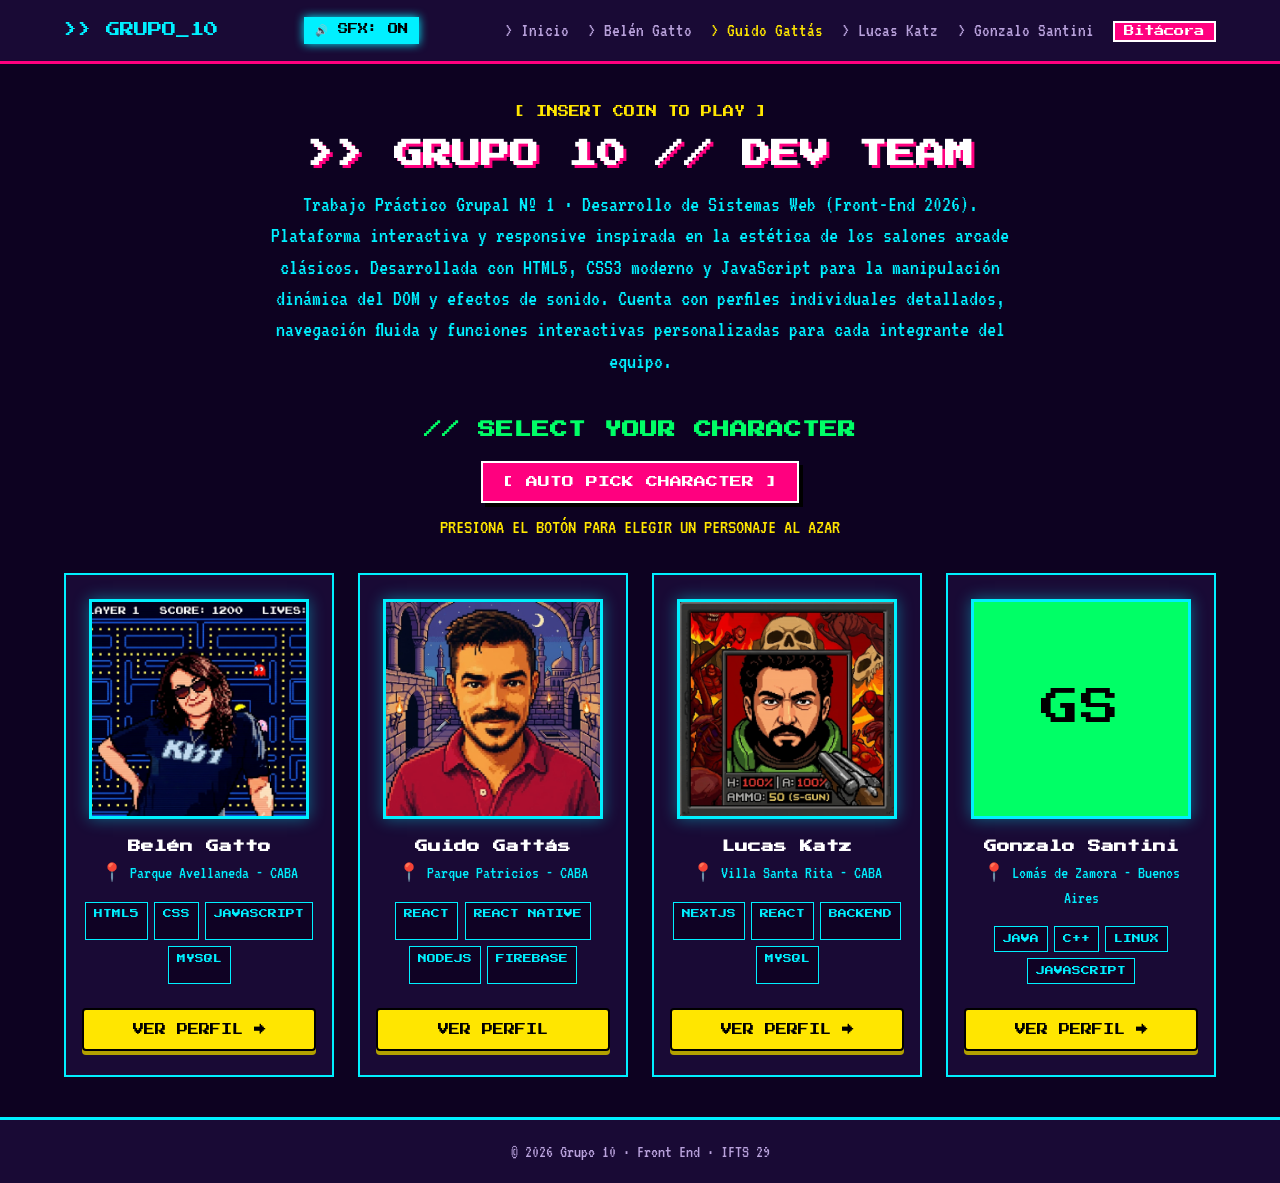
==== index.html @ 2101a876 "[FEAT] FavIcon" ====
<!DOCTYPE html>
<html lang="es">
<head>
    <meta charset="UTF-8">
    <meta name="viewport" content="width=device-width, initial-scale=1.0">
    <title>Grupo 10 · TP1 Front End</title>
    <!-- Fuentes retro -->
    <link rel="preconnect" href="https://fonts.googleapis.com">
    <link rel="preconnect" href="https://fonts.gstatic.com" crossorigin>
    <link rel="icon" type="image/png" href="img/favicon-4.png">
    <link
        href="https://fonts.googleapis.com/css2?family=Press+Start+2P&family=VT323&display=swap"
        rel="stylesheet">
    <link rel="stylesheet" href="css/styles.css">
</head>
<body>
    <!-- Barra de navegacion superior -->
    <header class="header">
        <div class="nav-container">
            <a href="index.html" class="logo">>> GRUPO_10</a>
            <!-- Control de Sonido 8-bit -->
            <button id="soundToggle" class="btn-sound active"
                aria-label="Activar o desactivar sonido">🔊 SFX: ON</button>
            <button class="nav-toggle" id="navToggle"
                aria-label="Abrir menu">☰</button>
            <nav class="nav-menu" id="navMenu">
                <ul>
                    <li><a href="index.html">> Inicio</a></li>
                    <li><a href="belen-gatto.html" target="_blank"
                            rel="noopener noreferrer">> Belén Gatto</a></li>
                    <li><a href="guido-gattas.html" class="active"
                            target="_blank" rel="noopener noreferrer">> Guido
                            Gattás</a></li>
                    <li><a href="lucas-katz.html" target="_blank"
                            rel="noopener noreferrer">> Lucas Katz</a></li>
                    <li><a href="gonzalo-santini.html" target="_blank"
                            rel="noopener noreferrer">> Gonzalo Santini</a></li>
                    <li><a href="bitacora.html" target="_blank"
                            rel="noopener noreferrer"
                            class="btn-bitacora">Bitácora</a></li>
                </ul>
            </nav>
        </div>
    </header>
    <main class="main-content">
        <!-- Presentacion del equipo -->
        <section class="hero">
            <p class="tagline">[ INSERT COIN TO PLAY ]</p>
            <h1>>> GRUPO 10 // DEV TEAM</h1>
            <p class="description">
                Trabajo Práctico Grupal Nº 1 · Desarrollo de Sistemas Web
                (Front-End 2026).
                Plataforma interactiva y responsive inspirada en la estética de
                los salones arcade clásicos. Desarrollada con HTML5, CSS3
                moderno y JavaScript para la manipulación dinámica del DOM y
                efectos de sonido. Cuenta con perfiles individuales detallados,
                navegación fluida y funciones interactivas personalizadas para
                cada integrante del equipo.
            </p>
        </section>
        <!-- Seccion Equipo -->
        <section class="team-section">
            <h2>// SELECT YOUR CHARACTER</h2>
            <!-- Controles Arcade: Ruleta -->
            <div class="arcade-controls">
                <button id="btnArcadeRandom" class="btn-arcade"> [ AUTO PICK
                    CHARACTER ]</button>
                <p id="selectionStatus" class="selection-status"> PRESIONA EL
                    BOTÓN PARA ELEGIR UN PERSONAJE AL AZAR</p>
            </div>
            <div class="team-grid" id="teamGrid">
                <!-- Tarjeta Belen -->
                <article class="card" id="card-0">
                    <img src="img/avatar-belen.jpeg"
                        alt="Avatar María Belén Gatto"
                        class="avatar avatar-belen">
                    <h3>Belén Gatto</h3>
                    <p class="city">📍 Parque Avellaneda - CABA</p>
                    <div class="skills-list">
                        <span>HTML5</span>
                        <span>CSS</span>
                        <span>JavaScript</span>
                        <span>MySQL</span>
                    </div>
                    <a href="belen-gatto.html" target="_blank"
                        rel="noopener noreferrer" class="card-btn">Ver Perfil
                        →</a>
                </article>
                <!-- Tarjeta Guido -->
                <article class="card">
                    <img src="img/avatar-guido.jpg" alt="Avatar Guido Gattás"
                        class="avatar avatar-guido">
                    <h3>Guido Gattás</h3>
                    <p class="city">📍 Parque Patricios - CABA</p>
                    <div class="skills-list">
                        <span>React</span>
                        <span>React Native</span>
                        <span>NodeJS</span>
                        <span>Firebase</span>
                    </div>
                    <a href="guido-gattas.html" class="card-btn">VER PERFIL</a>
                </article>
                <!-- Tarjeta Lucas -->
                <article class="card" id="card-2">
                    <img src="img/avatar-lucas.png" alt="Avatar Lucas Katz"
                        class="avatar avatar-lucas"></img>
                    <h3>Lucas Katz</h3>
                    <p class="city">📍 Villa Santa Rita - CABA</p>
                    <div class="skills-list">
                        <span>NextJS</span>
                        <span>React</span>
                        <span>Backend</span>
                        <span>MySQL</span>
                    </div>
                    <a href="lucas-katz.html" target="_blank"
                        rel="noopener noreferrer" class="card-btn">Ver Perfil
                        →</a>
                </article>
                <!-- Tarjeta Gonzalo -->
                <article class="card" id="card-3">
                    <div class="avatar avatar-gonzalo">GS</div>
                    <h3>Gonzalo Santini</h3>
                    <p class="city">📍 Lomás de Zamora - Buenos Aires</p>
                    <div class="skills-list">
                        <span>Java</span>
                        <span>C++</span>
                        <span>Linux</span>
                        <span>JavaScript</span>
                    </div>
                    <a href="gonzalo-santini.html" target="_blank"
                        rel="noopener noreferrer" class="card-btn">Ver Perfil
                        →</a>
                </article>
            </div>
        </section>
    </main>
    <footer class="footer">
        <p>© 2026 Grupo 10 · Front End · IFTS 29</p>
    </footer>
    <script src="js/main.js"></script>
</body>
</html>
---- css/styles.css ----
/* Variables del sitio */
:root {
  --bg-color: #0d0221;
  --card-bg: #190a35;
  --card-hover: #260f50;

  --neon-pink: #ff007f;
  --neon-cyan: #00f0ff;
  --neon-yellow: #ffe600;
  --neon-green: #00ff66;

  --text-color: #f3e8ff;
  --text-muted: #b9a2dc;

  --font-pixel: 'Press Start 2P', monospace;
  --font-terminal: 'VT323', monospace;
}

/* Reset y base */
* {
  margin: 0;
  padding: 0;
  box-sizing: border-box;
}

body {
  background-color: var(--bg-color);
  color: var(--text-color);
  font-family: var(--font-terminal);
  font-size: 1.25rem;
  line-height: 1.4;
  min-height: 100vh;
  display: flex;
  flex-direction: column;
  overflow-x: hidden;
}

a {
  text-decoration: none;
  color: inherit;
}

ul {
  list-style: none;
}

h1, h2, h3, .logo, .meta-item {
  overflow-wrap: break-word;
}

/* Header y navegacion */
.header {
  background-color: var(--card-bg);
  border-bottom: 3px solid var(--neon-pink);
  padding: 1rem 0;
  position: sticky;
  top: 0;
  z-index: 10;
}

.nav-container,
.main-content {
  width: 90%;
  max-width: 1200px;
  margin: 0 auto;
}

.nav-container {
  display: flex;
  justify-content: space-between;
  align-items: center;
}

.logo {
  font-family: var(--font-pixel);
  font-size: 0.9rem;
  color: var(--neon-cyan);
}

.btn-sound {
  background: transparent;
  border: 1px solid var(--neon-cyan);
  color: var(--neon-cyan);
  font-family: var(--font-pixel);
  font-size: 0.65rem;
  padding: 0.35rem 0.6rem;
  cursor: pointer;
  transition: all 0.2s;
}

.btn-sound:hover,
.btn-sound.active {
  background-color: var(--neon-cyan);
  color: #000;
  box-shadow: 0 0 10px var(--neon-cyan);
}

.nav-menu ul {
  display: flex;
  gap: 1.2rem;
  align-items: center;
}

.nav-menu a {
  font-size: 1.2rem;
  color: var(--text-muted);
  transition: color 0.2s;
}

.nav-menu a:hover,
.nav-menu a.active {
  color: var(--neon-yellow);
}

.btn-bitacora {
  background-color: var(--neon-pink);
  color: #fff !important;
  padding: 0.2rem 0.6rem;
  border: 2px solid #fff;
  font-family: var(--font-pixel);
  font-size: 0.65rem !important;
}

.nav-toggle {
  display: none;
  background: none;
  border: 2px solid var(--neon-cyan);
  color: var(--neon-cyan);
  font-size: 1.2rem;
  padding: 0.2rem 0.5rem;
  cursor: pointer;
}

/* Portada */
.main-content {
  flex: 1;
  padding: 2.5rem 0;
}

.hero {
  text-align: center;
  margin-bottom: 2.5rem;
}

.hero .tagline {
  font-family: var(--font-pixel);
  font-size: 0.7rem;
  color: var(--neon-yellow);
  margin-bottom: 1rem;
}

.hero h1 {
  font-family: var(--font-pixel);
  font-size: 1.8rem;
  color: #fff;
  text-shadow: 3px 3px 0 var(--neon-pink);
  margin-bottom: 1rem;
  line-height: 1.3;
}

.hero .description {
  font-size: 1.4rem;
  color: var(--neon-cyan);
  max-width: 750px;
  margin: 0 auto;
}

.team-section h2,
.profile-section h2 {
  font-family: var(--font-pixel);
  margin-bottom: 1.2rem;
}

.team-section h2 {
  font-size: 1.1rem;
  color: var(--neon-green);
  text-align: center;
}

.profile-section h2 {
  font-size: 0.95rem;
  color: var(--neon-pink);
}

/* Botones y acciones */
.arcade-controls,
.recomendador-box {
  text-align: center;
  margin-bottom: 2rem;
}

.btn-arcade,
.btn-pacman {
  font-family: var(--font-pixel);
  font-size: 0.75rem;
  padding: 0.8rem 1.2rem;
  cursor: pointer;
  transition: all 0.2s;
}

.btn-arcade {
  background-color: var(--neon-pink);
  color: #fff;
  border: 2px solid #fff;
  box-shadow: 4px 4px 0 #000;
}

.btn-arcade:hover {
  background-color: var(--neon-yellow);
  color: #000;
  transform: translate(-2px, -2px);
  box-shadow: 6px 6px 0 #000;
}

.btn-arcade:disabled,
.btn-pacman:disabled {
  opacity: 0.5;
  cursor: not-allowed;
  transform: none;
}

.btn-pacman {
  background-color: transparent;
  border: 2px solid var(--neon-yellow);
  color: var(--neon-yellow);
  box-shadow: 0 0 10px rgba(255, 230, 0, 0.3);
}

.btn-pacman:hover {
  background-color: var(--neon-yellow);
  color: #000;
  box-shadow: 0 0 15px var(--neon-yellow);
}

.btn-reset {
  background: transparent;
  color: var(--neon-pink);
  border: 1px solid var(--neon-pink);
  font-family: var(--font-pixel);
  font-size: 0.65rem;
  padding: 0.75rem 0.9rem;
  margin-left: 0.5rem;
  cursor: pointer;
  transition: all 0.2s;
}

.btn-reset:hover {
  background-color: var(--neon-pink);
  color: #fff;
  box-shadow: 0 0 8px var(--neon-pink);
}

.selection-status {
  font-size: 1.3rem;
  color: var(--neon-yellow);
  margin-top: 0.6rem;
}

.feedback-powerup {
  font-family: var(--font-pixel);
  font-size: 0.8rem;
  color: var(--neon-yellow);
  margin-top: 0.5rem;
  height: 1.2rem;
  opacity: 0;
  transition: opacity 0.2s ease;
}

.feedback-powerup.visible {
  opacity: 1;
  text-shadow: 0 0 8px var(--neon-yellow);
}

/* Tarjetas y contenedor general */
.team-grid {
  display: grid;
  grid-template-columns: repeat(4, 1fr);
  gap: 1.5rem;
}

.card,
.profile-card,
.fav-card {
  background-color: var(--card-bg);
  border: 2px solid var(--neon-cyan);
  transition: all 0.2s ease;
}

.card {
  padding: 1.5rem 1rem;
  text-align: center;
  display: flex;
  flex-direction: column;
  align-items: center;
}

.card:hover,
.fav-card:hover {
  transform: translateY(-4px);
  border-color: var(--neon-pink);
}

.card:hover {
  background-color: var(--card-hover);
}

.card.selected-arcade {
  border-color: var(--neon-cyan);
  transform: translateY(-4px) scale(1.02);
  box-shadow: 0 0 15px var(--neon-cyan);
}

.card.arcade-winner {
  border-color: var(--neon-yellow) !important;
  background-color: var(--card-hover);
  transform: translateY(-8px) scale(1.06);
  box-shadow: 0 0 30px var(--neon-yellow);
  z-index: 5;
  animation: pulsoGanador 0.4s infinite alternate;
}

@keyframes pulsoGanador {
  0% { box-shadow: 0 0 20px var(--neon-yellow); }
  100% { box-shadow: 0 0 35px var(--neon-pink), 0 0 10px #fff; }
}

/* Avatares */
.avatar {
  width: 220px;
  height: 220px;
  max-width: 100%;
  aspect-ratio: 1 / 1;
  display: flex;
  align-items: center;
  justify-content: center;
  font-family: var(--font-pixel);
  font-size: 2.4rem;
  letter-spacing: 2px;
  color: #000;
  object-fit: cover;
  border: 3px solid var(--neon-cyan);
  box-shadow: 0 0 15px rgba(0, 240, 255, 0.4);
  margin-bottom: 1.2rem;
  transition: all 0.2s;
}

.avatar-large {
  width: 240px;
  height: 240px;
  font-size: 4rem;
  border-width: 4px;
  box-shadow: 0 0 20px var(--neon-cyan);
}

.card:hover .avatar {
  transform: scale(1.05);
  border-color: var(--neon-pink);
  box-shadow: 0 0 15px var(--neon-pink);
}

.avatar-belen { background-color: var(--neon-pink); }
.avatar-guido { background-color: var(--neon-cyan); }
.avatar-lucas { background-color: var(--neon-yellow); }
.avatar-gonzalo { background-color: var(--neon-green); }

.card h3 {
  font-family: var(--font-pixel);
  font-size: 0.8rem;
  color: #fff;
  margin-bottom: 0.3rem;
}

.card .city {
  color: var(--neon-cyan);
  font-size: 1.1rem;
  margin-bottom: 1rem;
}

.skills-list {
  display: flex;
  flex-wrap: wrap;
  gap: 0.4rem;
  justify-content: center;
  margin-bottom: 1.5rem;
  flex-grow: 1;
}

.skills-list span {
  background-color: rgba(13, 2, 33, 0.85);
  border: 1px solid var(--neon-cyan);
  color: var(--neon-cyan);
  font-family: var(--font-pixel);
  font-size: 0.55rem;
  padding: 0.35rem 0.5rem;
  text-transform: uppercase;
  transition: all 0.2s;
}

.skills-list span:hover {
  border-color: var(--neon-green);
  color: var(--neon-green);
  box-shadow: 0 0 8px var(--neon-green);
  transform: translateY(-2px);
}

.card-btn {
  width: 100%;
  margin-top: auto;
  background-color: var(--neon-yellow);
  color: #000;
  font-family: var(--font-pixel);
  font-size: 0.7rem;
  text-transform: uppercase;
  padding: 0.75rem 0;
  border: 2px solid #000;
  border-radius: 4px;
  box-shadow: 0 4px 0 #b3a100;
  cursor: pointer;
  transition: all 0.1s;
}

.card-btn:hover {
  background-color: var(--neon-pink);
  color: #fff;
  box-shadow: 0 4px 0 #8c0046, 0 0 15px var(--neon-pink);
  transform: translateY(-2px);
}

.card-btn:active {
  transform: translateY(2px);
  box-shadow: 0 1px 0 #000;
}

/* Paginas de perfil */
.profile-breadcrumbs {
  margin-bottom: 1.5rem;
}

.btn-back,
.media-link {
  display: inline-block;
  font-family: var(--font-pixel);
  transition: all 0.2s;
}

.btn-back {
  font-size: 0.7rem;
  color: var(--neon-cyan);
  border: 1px solid var(--neon-cyan);
  padding: 0.4rem 0.8rem;
  background-color: var(--card-bg);
}

.btn-back:hover {
  background-color: var(--neon-cyan);
  color: #000;
  box-shadow: 0 0 10px var(--neon-cyan);
}

.profile-card {
  box-shadow: 6px 6px 0 #000;
  padding: 2rem;
  margin-bottom: 2rem;
}

.profile-header {
  display: flex;
  flex-direction: column;
  align-items: center;
  text-align: center;
  gap: 1.5rem;
  border-bottom: 2px dashed var(--neon-pink);
  padding-bottom: 1.8rem;
  margin-bottom: 2rem;
}

.player-tag {
  font-family: var(--font-pixel);
  font-size: 0.65rem;
  color: var(--neon-yellow);
  margin-bottom: 0.5rem;
}

.profile-meta h1 {
  font-family: var(--font-pixel);
  font-size: 1.4rem;
  color: #fff;
  margin-bottom: 0.6rem;
}

.meta-item {
  font-size: 1.3rem;
  color: var(--text-muted);
}

.meta-item strong {
  color: var(--neon-cyan);
}

.profile-meta a {
  word-break: break-all;
}

.profile-section {
  margin-bottom: 2.5rem;
}

.skills-grid {
  display: grid;
  grid-template-columns: repeat(4, 1fr);
  gap: 1rem;
}

.skill-item {
  background: linear-gradient(180deg, #1f0b3d 0%, #0d0221 100%);
  border: 2px solid var(--neon-cyan);
  color: var(--neon-cyan);
  font-family: var(--font-pixel);
  font-size: 0.7rem;
  text-transform: uppercase;
  text-align: center;
  padding: 0.9rem 0.5rem;
  border-radius: 4px;
  box-shadow: 0 0 10px rgba(0, 240, 255, 0.2);
  transition: all 0.2s ease;
  user-select: none;
}

.skill-item:hover {
  transform: translateY(-3px);
  border-color: var(--neon-pink);
  color: var(--neon-pink);
  box-shadow: 0 0 15px var(--neon-pink);
}

.favorites-grid {
  display: grid;
  grid-template-columns: repeat(3, 1fr);
  gap: 1.2rem;
}

.fav-card {
  background-color: #0b021a;
  border: 1px solid var(--neon-cyan);
  padding: 1rem;
  display: flex;
  flex-direction: column;
}

.fav-card.destacado {
  border-color: var(--neon-yellow) !important;
  box-shadow: 0 0 15px var(--neon-yellow) !important;
}

.media-poster {
  width: 100%;
  object-fit: cover;
  border: 1px solid #222;
  margin-bottom: 0.8rem;
  background-color: #000;
  display: block;
}

.poster-movie { aspect-ratio: 2 / 3; }
.poster-disc  { aspect-ratio: 1 / 1; }

.fav-info {
  display: flex;
  flex-direction: column;
  flex-grow: 1;
}

.fav-info h3 {
  font-family: var(--font-pixel);
  font-size: 0.75rem;
  color: #fff;
  margin-bottom: 0.4rem;
}

.fav-info p {
  font-size: 1.1rem;
  color: var(--text-muted);
  margin-bottom: 0.8rem;
  flex-grow: 1;
}

.media-link {
  font-size: 0.6rem;
  color: var(--neon-yellow);
  border: 1px solid var(--neon-yellow);
  padding: 0.45rem 0.6rem;
  text-align: center;
}

.media-link:hover {
  background-color: var(--neon-yellow);
  color: #000;
  box-shadow: 0 0 8px var(--neon-yellow);
}

.team-quick-nav {
  background-color: var(--card-bg);
  border: 1px dashed var(--neon-cyan);
  padding: 1rem 1.5rem;
  display: flex;
  justify-content: space-between;
  align-items: center;
  flex-wrap: wrap;
  gap: 1rem;
}

.team-quick-nav p {
  font-family: var(--font-pixel);
  font-size: 0.7rem;
  color: var(--neon-cyan);
}

.quick-nav-links {
  display: flex;
  gap: 1rem;
  flex-wrap: wrap;
}

.quick-nav-links a {
  font-size: 1.2rem;
  color: var(--neon-yellow);
  transition: color 0.2s;
}

.quick-nav-links a:hover {
  color: var(--neon-pink);
}

/* Animacion de Belen */
.pacman-runner {
  position: fixed;
  bottom: 25%;
  left: -250px;
  font-size: 3rem;
  color: var(--neon-yellow);
  z-index: 9999;
  pointer-events: none;
  white-space: nowrap;
  animation: cruzarPantalla 4s linear forwards;
}

@keyframes cruzarPantalla {
  0%   { left: -250px; }
  100% { left: 105vw; }
}

.footer {
  background-color: var(--card-bg);
  border-top: 3px solid var(--neon-cyan);
  text-align: center;
  padding: 1.2rem 0;
  font-size: 1.1rem;
  color: var(--text-muted);
}

/* Breakpoints obligatorios */

@media (min-width: 1200px) {
  .nav-container,
  .main-content {
    max-width: 1200px;
  }
}

@media (max-width: 900px) {
  .main-content {
    width: 94%;
    padding: 1.5rem 0;
  }

  .team-grid,
  .favorites-grid {
    grid-template-columns: 1fr;
    gap: 1.5rem;
  }

  .skills-grid {
    grid-template-columns: repeat(2, 1fr);
    gap: 0.6rem;
  }

  .hero h1 { 
    font-size: 1.1rem; 
  }

  .hero .description,
  .meta-item { 
    font-size: 1.15rem; 
  }

  .profile-card { 
    padding: 1.5rem 1rem; 
  }

  .profile-meta h1 { 
    font-size: 1rem; 
  }

  .player-tag { 
    font-size: 0.55rem; 
  }

  .skill-item { 
    font-size: 0.6rem; 
    padding: 0.7rem 0.3rem; 
  }

  .avatar {
    width: 170px;
    height: 170px;
    font-size: 1.9rem;
    margin-bottom: 1rem;
  }

  .avatar-large {
    width: 180px;
    height: 180px;
    font-size: 3rem;
  }

  .nav-toggle { 
    display: block; 
  }

  .nav-menu {
    display: none;
    position: absolute;
    top: 100%;
    left: 0;
    width: 100%;
    background-color: var(--card-bg);
    border-bottom: 3px solid var(--neon-pink);
    padding: 1rem 0;
  }

  .nav-menu.show { 
    display: block; 
  }

  .nav-menu ul,
  .quick-nav-links,
  .team-quick-nav { 
    flex-direction: column; 
    gap: 0.8rem; 
  }

  .team-quick-nav {
    text-align: center;
  }
}

@media (max-width: 400px) {
  .team-grid,
  .favorites-grid,
  .skills-grid {
    grid-template-columns: 1fr;
  }

  .hero h1 { 
    font-size: 0.95rem; 
    line-height: 1.4;
  }

  .hero .description,
  .meta-item { 
    font-size: 1.15rem; 
  }

  .profile-card { 
    padding: 1.2rem 0.8rem; 
  }

  .profile-meta h1 { 
    font-size: 0.85rem; 
  }

  .player-tag { 
    font-size: 0.55rem; 
  }

  .skill-item { 
    font-size: 0.6rem; 
    padding: 0.7rem 0.3rem; 
  }

  .avatar {
    width: 140px;
    height: 140px;
    font-size: 1.5rem;
    margin-bottom: 1rem;
  }

  .avatar-large {
    width: 150px;
    height: 150px;
    font-size: 2.2rem;
  }

  .btn-reset {
    margin: 0.5rem 0 0 0;
    display: inline-block;
  }
}
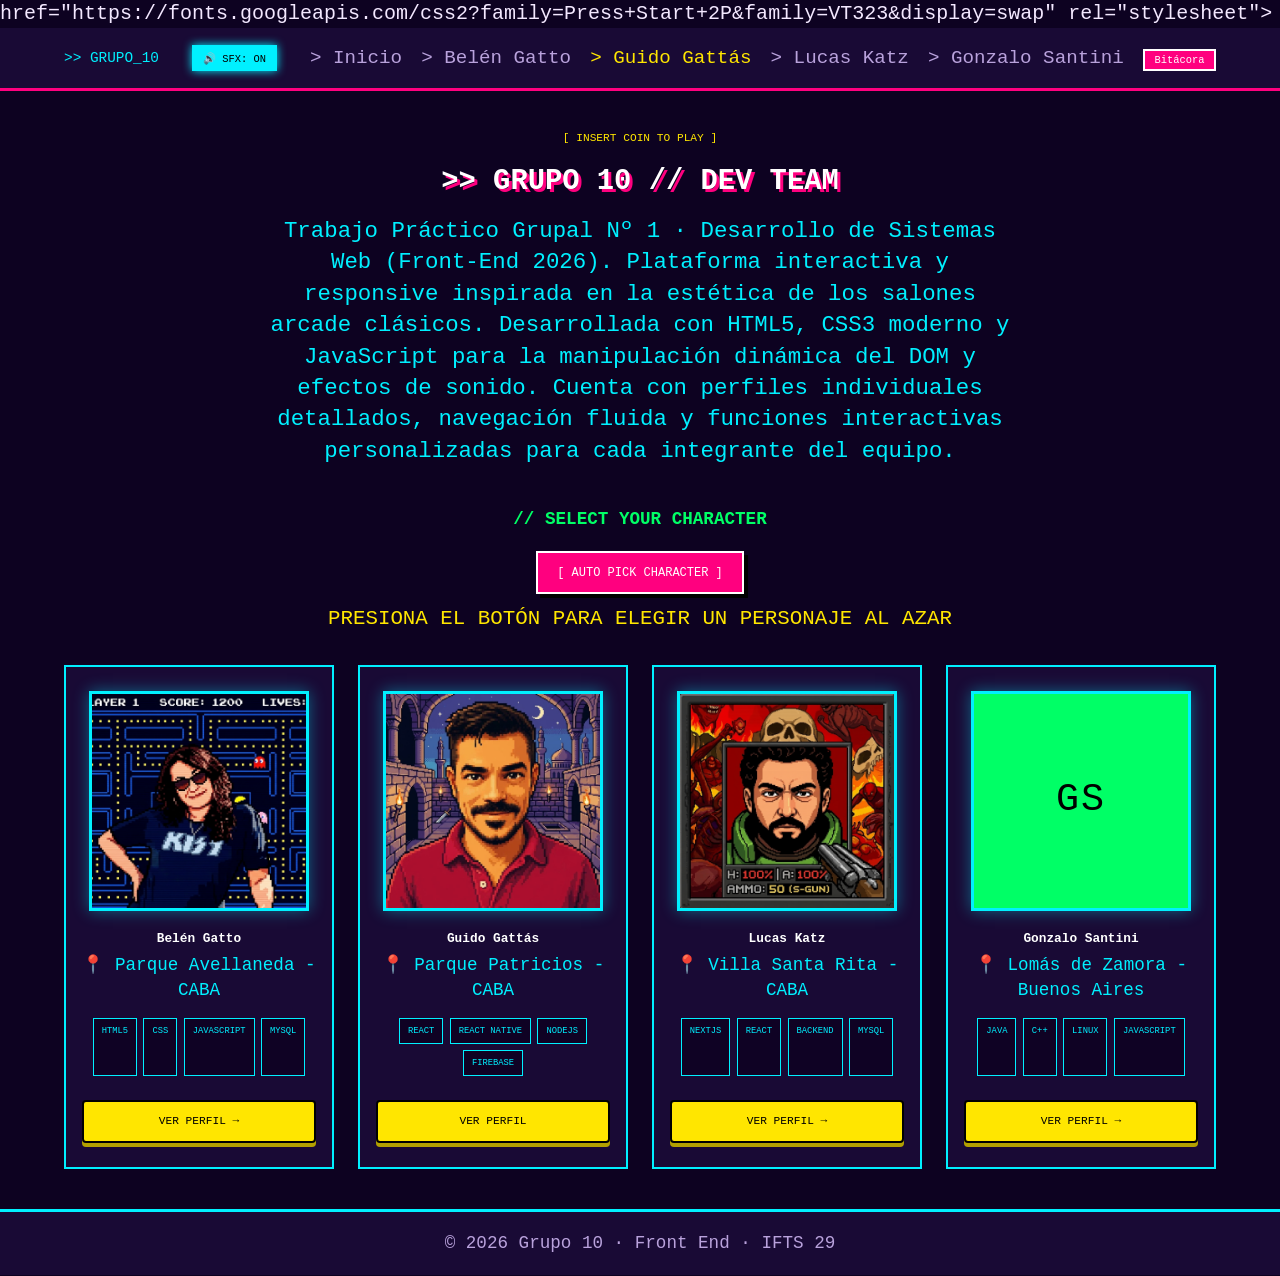
==== commit e15a5003: "Cambios en el head" ====
--- a/index.html
+++ b/index.html
@@ -4,21 +4,22 @@
     <meta charset="UTF-8">
     <meta name="viewport" content="width=device-width, initial-scale=1.0">
     <title>Grupo 10 · TP1 Front End</title>
-    <!-- Fuentes retro -->
+    <!-- Fuentes retro Press Start 2P y VT323 -->
     <link rel="preconnect" href="https://fonts.googleapis.com">
     <link rel="preconnect" href="https://fonts.gstatic.com" crossorigin>
-    <link rel="icon" type="image/png" href="img/favicon-4.png">
-    <link
+
         href="https://fonts.googleapis.com/css2?family=Press+Start+2P&family=VT323&display=swap"
         rel="stylesheet">
     <link rel="stylesheet" href="css/styles.css">
+        <link rel="icon" type="image/png" href="img/favicon-4.png">
+    <link>
 </head>
 <body>
     <!-- Barra de navegacion superior -->
     <header class="header">
         <div class="nav-container">
             <a href="index.html" class="logo">>> GRUPO_10</a>
-            <!-- Control de Sonido 8-bit -->
+            <!-- Control de Sonido 8-bit, lo inicializamos como activo -->
             <button id="soundToggle" class="btn-sound active"
                 aria-label="Activar o desactivar sonido">🔊 SFX: ON</button>
             <button class="nav-toggle" id="navToggle"
@@ -43,7 +44,7 @@
         </div>
     </header>
     <main class="main-content">
-        <!-- Presentacion del equipo -->
+        <!-- Presentación del equipo -->
         <section class="hero">
             <p class="tagline">[ INSERT COIN TO PLAY ]</p>
             <h1>>> GRUPO 10 // DEV TEAM</h1>
@@ -58,7 +59,7 @@
                 cada integrante del equipo.
             </p>
         </section>
-        <!-- Seccion Equipo -->
+        <!-- Sección Equipo -->
         <section class="team-section">
             <h2>// SELECT YOUR CHARACTER</h2>
             <!-- Controles Arcade: Ruleta -->
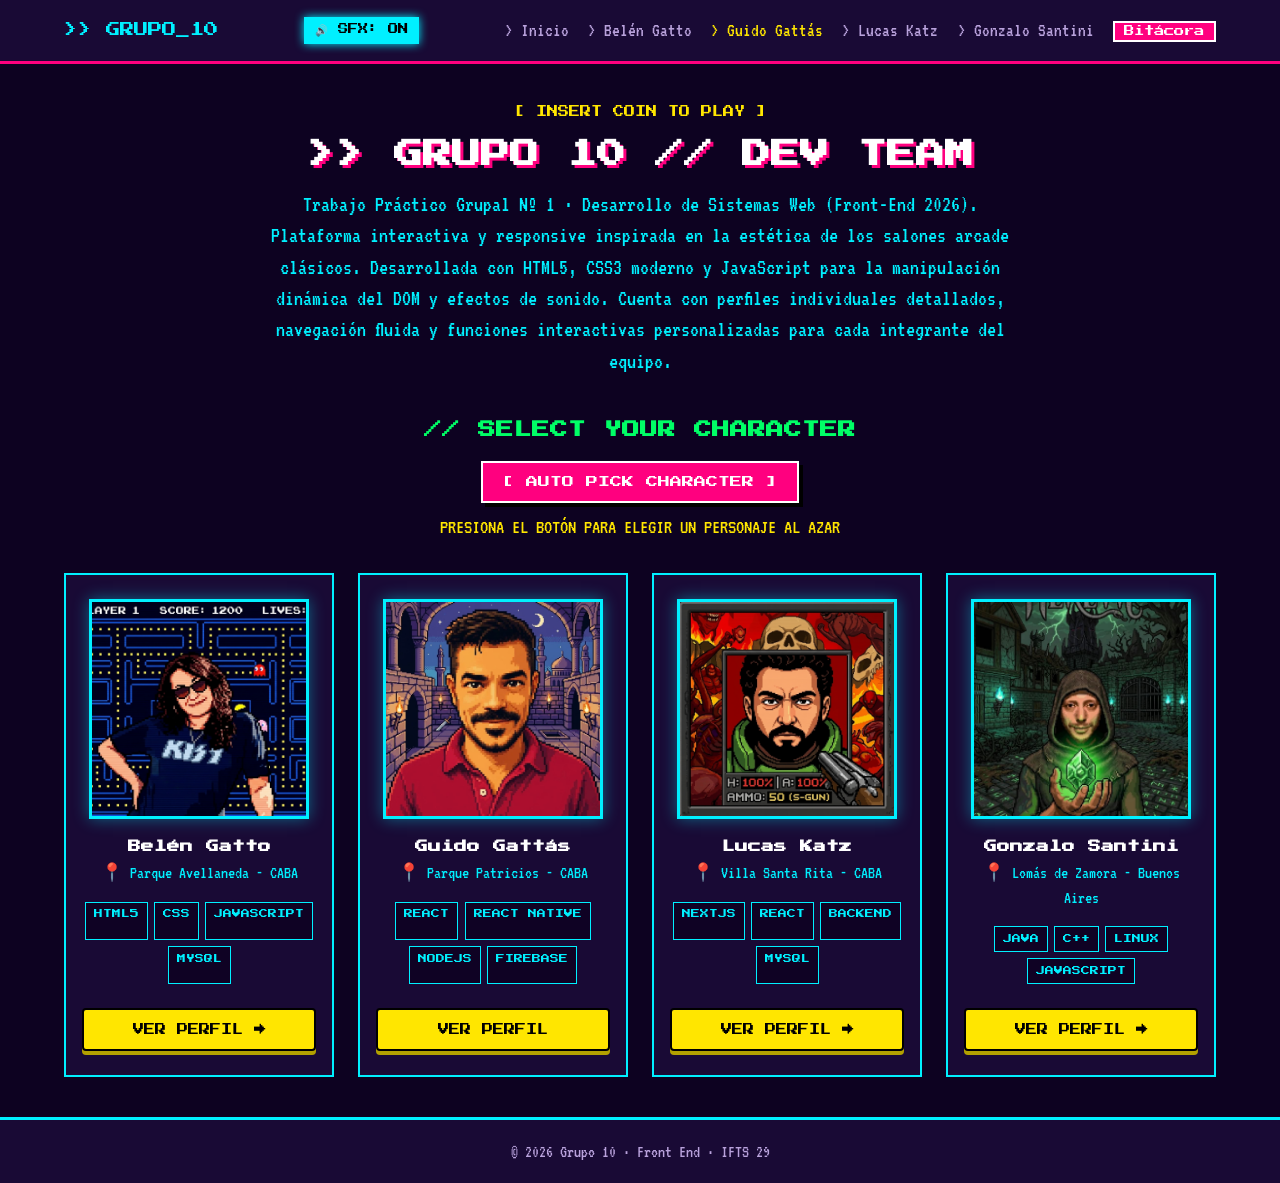
==== commit 60da04e0: "[Fix] arreglado error de tipeo en head" ====
--- a/index.html
+++ b/index.html
@@ -7,12 +7,9 @@
     <!-- Fuentes retro Press Start 2P y VT323 -->
     <link rel="preconnect" href="https://fonts.googleapis.com">
     <link rel="preconnect" href="https://fonts.gstatic.com" crossorigin>
-
-        href="https://fonts.googleapis.com/css2?family=Press+Start+2P&family=VT323&display=swap"
-        rel="stylesheet">
+    <link href="https://fonts.googleapis.com/css2?family=Press+Start+2P&family=VT323&display=swap" rel="stylesheet">
     <link rel="stylesheet" href="css/styles.css">
-        <link rel="icon" type="image/png" href="img/favicon-4.png">
-    <link>
+    <link rel="icon" type="image/png" href="img/favicon-1.png">
 </head>
 <body>
     <!-- Barra de navegacion superior -->
@@ -119,7 +116,8 @@
                 </article>
                 <!-- Tarjeta Gonzalo -->
                 <article class="card" id="card-3">
-                    <div class="avatar avatar-gonzalo">GS</div>
+                    <img src="img/avatar-gonzalo.jpg" alt="Avatar Gonzalo Santini"
+                        class="avatar avatar-gonzalo"></img>
                     <h3>Gonzalo Santini</h3>
                     <p class="city">📍 Lomás de Zamora - Buenos Aires</p>
                     <div class="skills-list">
--- a/css/styles.css
+++ b/css/styles.css
@@ -1,4 +1,4 @@
-/* Variables del sitio */
+/* Variables de colores */
 :root {
   --bg-color: #0d0221;
   --card-bg: #190a35;
@@ -658,7 +658,7 @@
   color: var(--text-muted);
 }
 
-/* Breakpoints obligatorios */
+/* Breakpoints */
 
 @media (min-width: 1200px) {
   .nav-container,
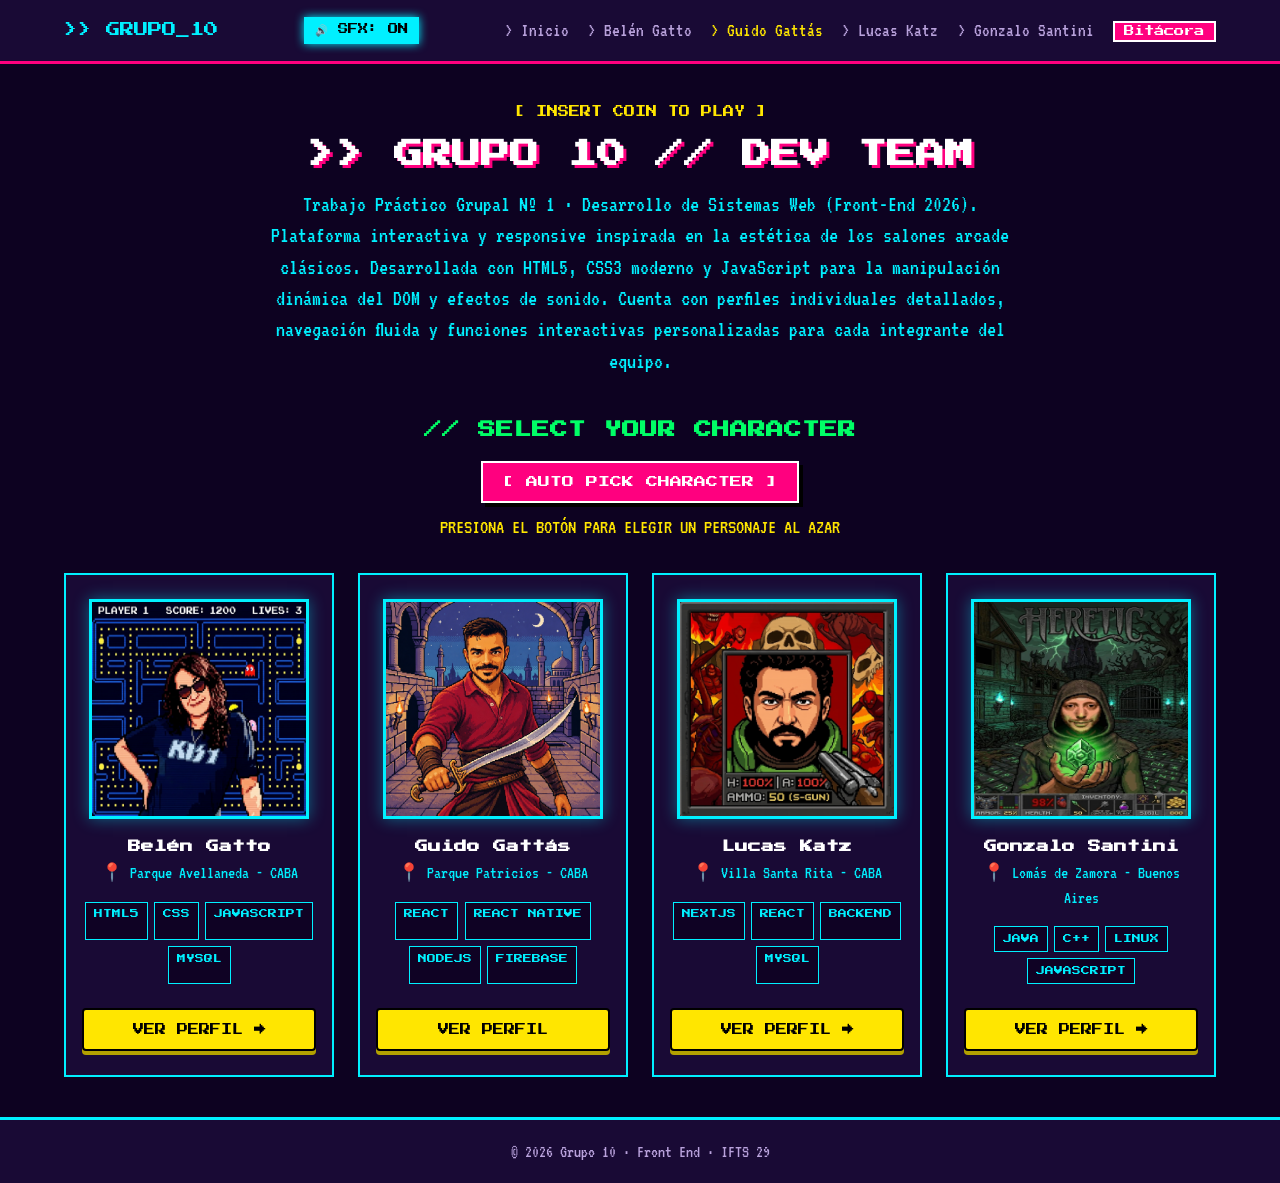
==== commit df4a66f7: "[FIX] cambios en el object-fit a unset. Cambio de imágen avatar GG" ====
--- a/index.html
+++ b/index.html
@@ -7,7 +7,9 @@
     <!-- Fuentes retro Press Start 2P y VT323 -->
     <link rel="preconnect" href="https://fonts.googleapis.com">
     <link rel="preconnect" href="https://fonts.gstatic.com" crossorigin>
-    <link href="https://fonts.googleapis.com/css2?family=Press+Start+2P&family=VT323&display=swap" rel="stylesheet">
+    <link
+        href="https://fonts.googleapis.com/css2?family=Press+Start+2P&family=VT323&display=swap"
+        rel="stylesheet">
     <link rel="stylesheet" href="css/styles.css">
     <link rel="icon" type="image/png" href="img/favicon-1.png">
 </head>
@@ -86,7 +88,7 @@
                 </article>
                 <!-- Tarjeta Guido -->
                 <article class="card">
-                    <img src="img/avatar-guido.jpg" alt="Avatar Guido Gattás"
+                    <img src="img/avatar-guido2.png" alt="Avatar Guido Gattás"
                         class="avatar avatar-guido">
                     <h3>Guido Gattás</h3>
                     <p class="city">📍 Parque Patricios - CABA</p>
@@ -116,7 +118,8 @@
                 </article>
                 <!-- Tarjeta Gonzalo -->
                 <article class="card" id="card-3">
-                    <img src="img/avatar-gonzalo.jpg" alt="Avatar Gonzalo Santini"
+                    <img src="img/avatar-gonzalo.jpg"
+                        alt="Avatar Gonzalo Santini"
                         class="avatar avatar-gonzalo"></img>
                     <h3>Gonzalo Santini</h3>
                     <p class="city">📍 Lomás de Zamora - Buenos Aires</p>
--- a/css/styles.css
+++ b/css/styles.css
@@ -337,11 +337,11 @@
   font-size: 2.4rem;
   letter-spacing: 2px;
   color: #000;
-  object-fit: cover;
+  object-fit: unset;
   border: 3px solid var(--neon-cyan);
   box-shadow: 0 0 15px rgba(0, 240, 255, 0.4);
   margin-bottom: 1.2rem;
-  transition: all 0.2s;
+  transition: all 0.s;
 }
 
 .avatar-large {
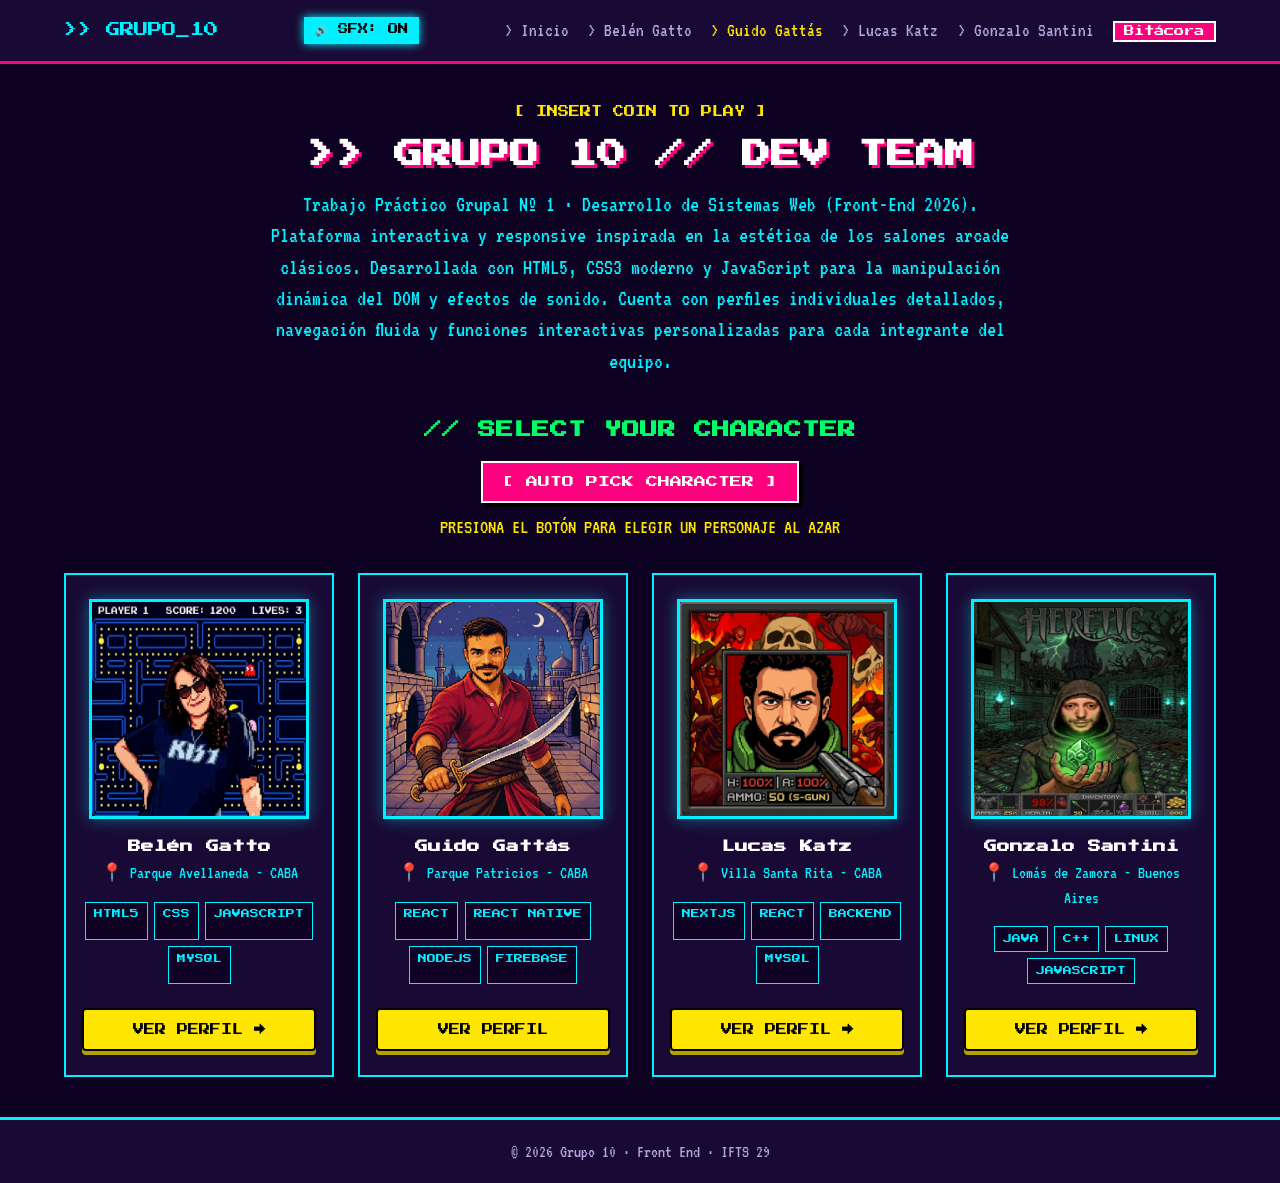
==== commit 161f528f: "[FIX] Img size reducer" ====
--- a/index.html
+++ b/index.html
@@ -88,7 +88,7 @@
                 </article>
                 <!-- Tarjeta Guido -->
                 <article class="card">
-                    <img src="img/avatar-guido2.png" alt="Avatar Guido Gattás"
+                    <img src="img/avatar-guido2.jpeg" alt="Avatar Guido Gattás"
                         class="avatar avatar-guido">
                     <h3>Guido Gattás</h3>
                     <p class="city">📍 Parque Patricios - CABA</p>
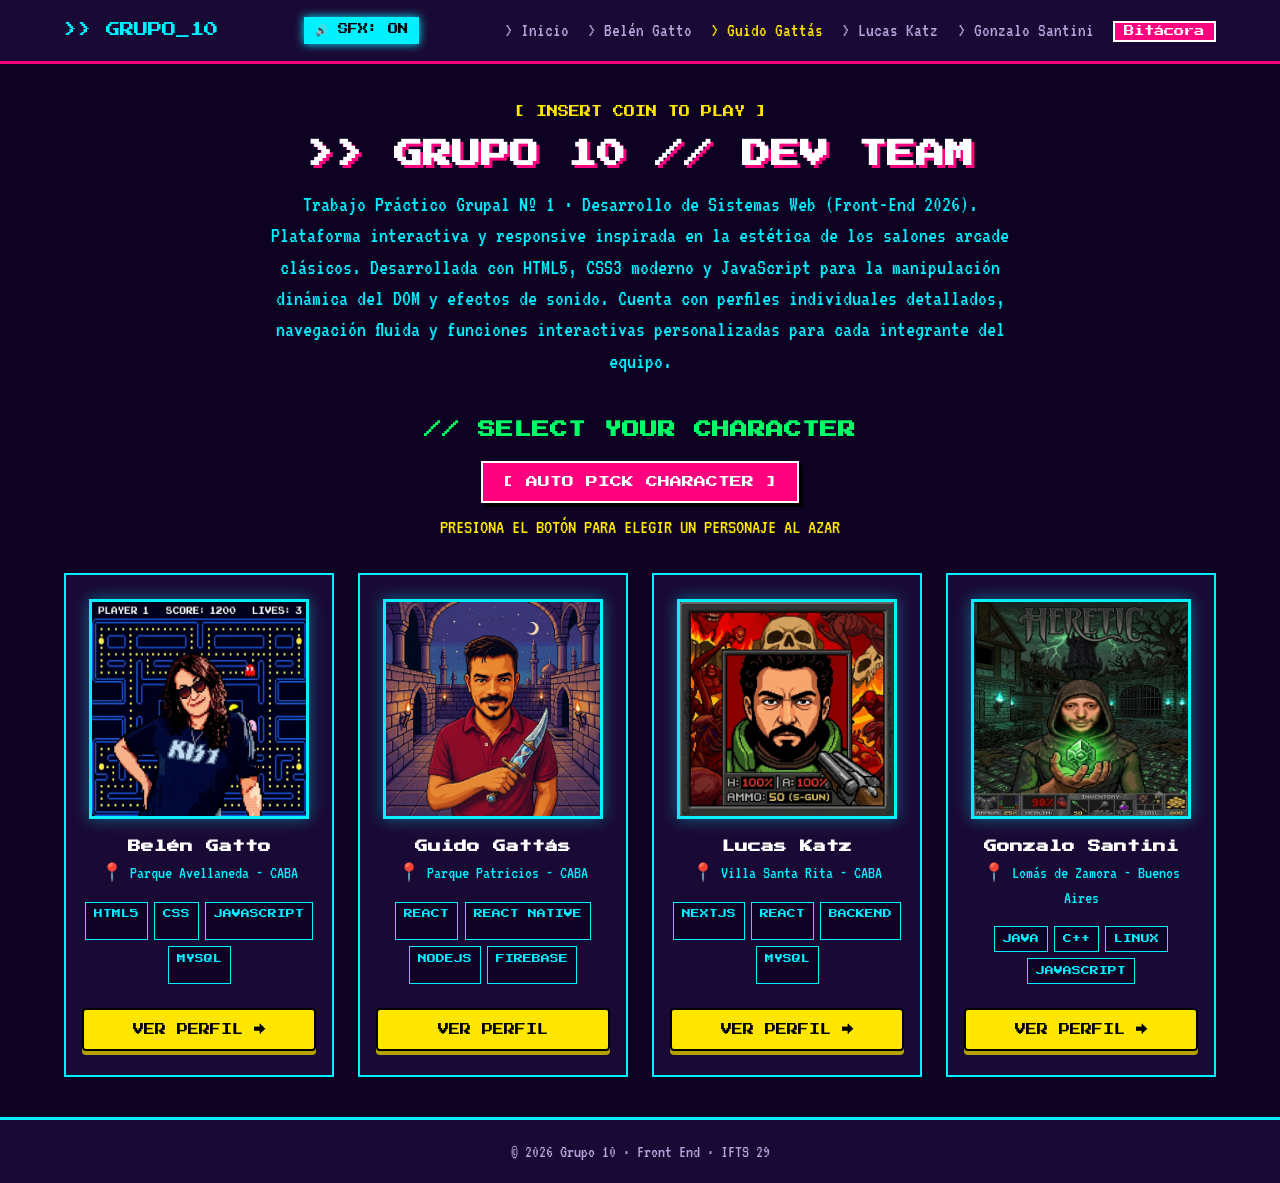
==== commit 0a3e014c: "avatar" ====
--- a/index.html
+++ b/index.html
@@ -7,9 +7,7 @@
     <!-- Fuentes retro Press Start 2P y VT323 -->
     <link rel="preconnect" href="https://fonts.googleapis.com">
     <link rel="preconnect" href="https://fonts.gstatic.com" crossorigin>
-    <link
-        href="https://fonts.googleapis.com/css2?family=Press+Start+2P&family=VT323&display=swap"
-        rel="stylesheet">
+    <link href="https://fonts.googleapis.com/css2?family=Press+Start+2P&family=VT323&display=swap" rel="stylesheet">
     <link rel="stylesheet" href="css/styles.css">
     <link rel="icon" type="image/png" href="img/favicon-1.png">
 </head>
@@ -88,7 +86,7 @@
                 </article>
                 <!-- Tarjeta Guido -->
                 <article class="card">
-                    <img src="img/avatar-guido2.jpeg" alt="Avatar Guido Gattás"
+                    <img src="img/avatar-guido3.jpg" alt="Avatar Guido Gattás"
                         class="avatar avatar-guido">
                     <h3>Guido Gattás</h3>
                     <p class="city">📍 Parque Patricios - CABA</p>
@@ -118,8 +116,7 @@
                 </article>
                 <!-- Tarjeta Gonzalo -->
                 <article class="card" id="card-3">
-                    <img src="img/avatar-gonzalo.jpg"
-                        alt="Avatar Gonzalo Santini"
+                    <img src="img/avatar-gonzalo.jpg" alt="Avatar Gonzalo Santini"
                         class="avatar avatar-gonzalo"></img>
                     <h3>Gonzalo Santini</h3>
                     <p class="city">📍 Lomás de Zamora - Buenos Aires</p>
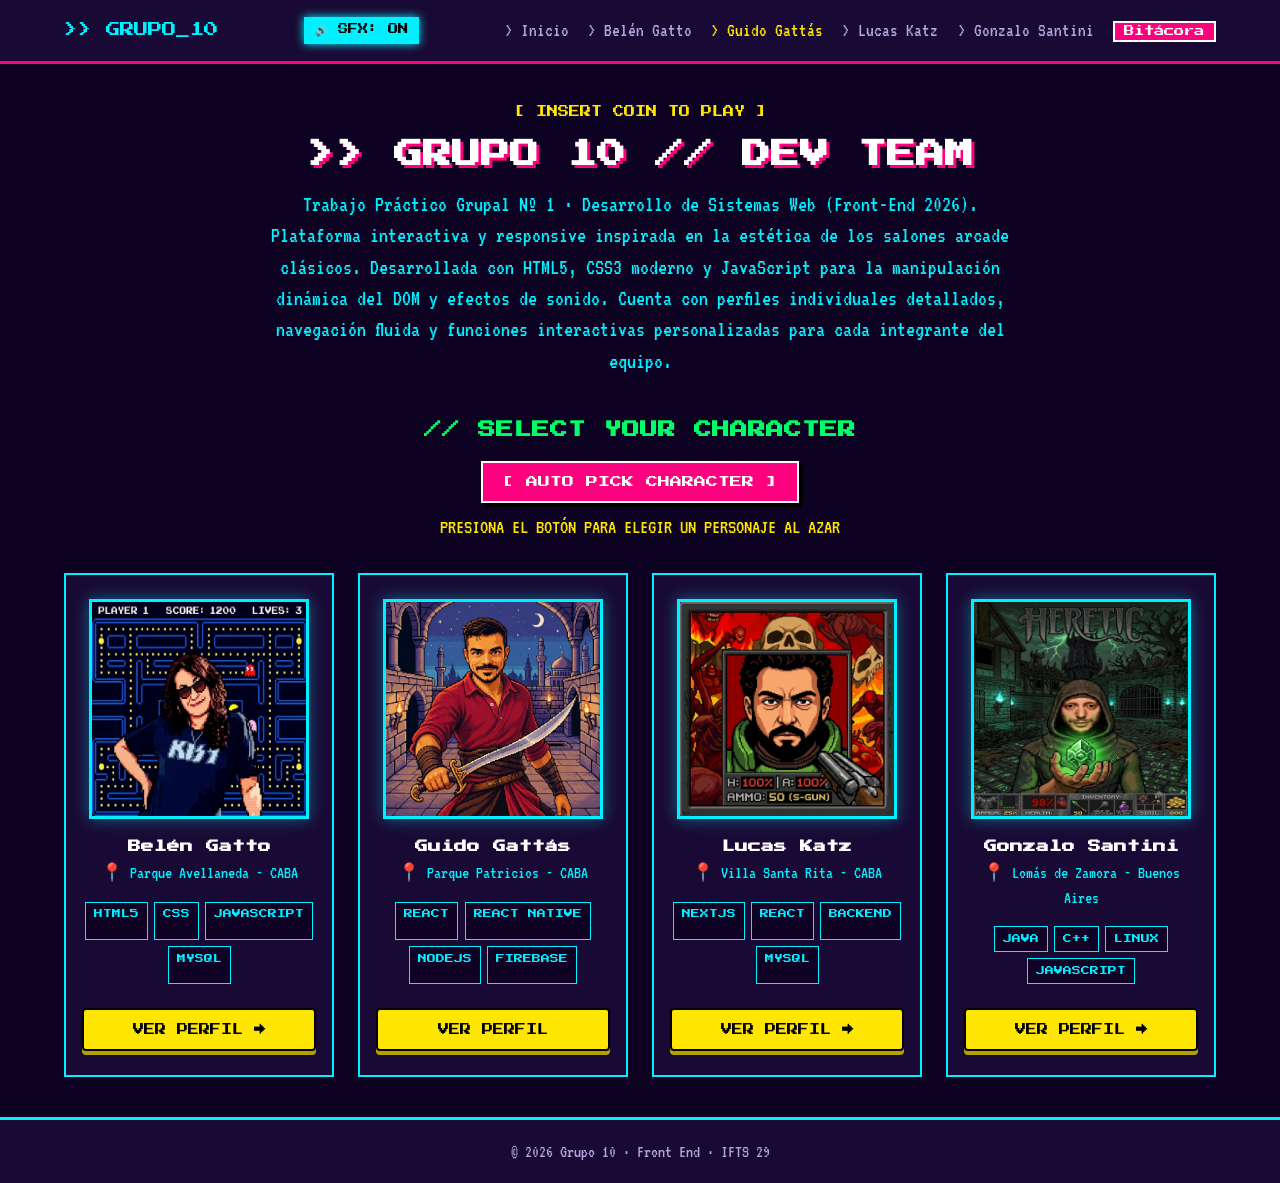
==== commit cfa5b415: "cambio de img Guido" ====
--- a/index.html
+++ b/index.html
@@ -86,7 +86,7 @@
                 </article>
                 <!-- Tarjeta Guido -->
                 <article class="card">
-                    <img src="img/avatar-guido3.jpg" alt="Avatar Guido Gattás"
+                    <img src="img/avatar-guido2.jpeg" alt="Avatar Guido Gattás"
                         class="avatar avatar-guido">
                     <h3>Guido Gattás</h3>
                     <p class="city">📍 Parque Patricios - CABA</p>
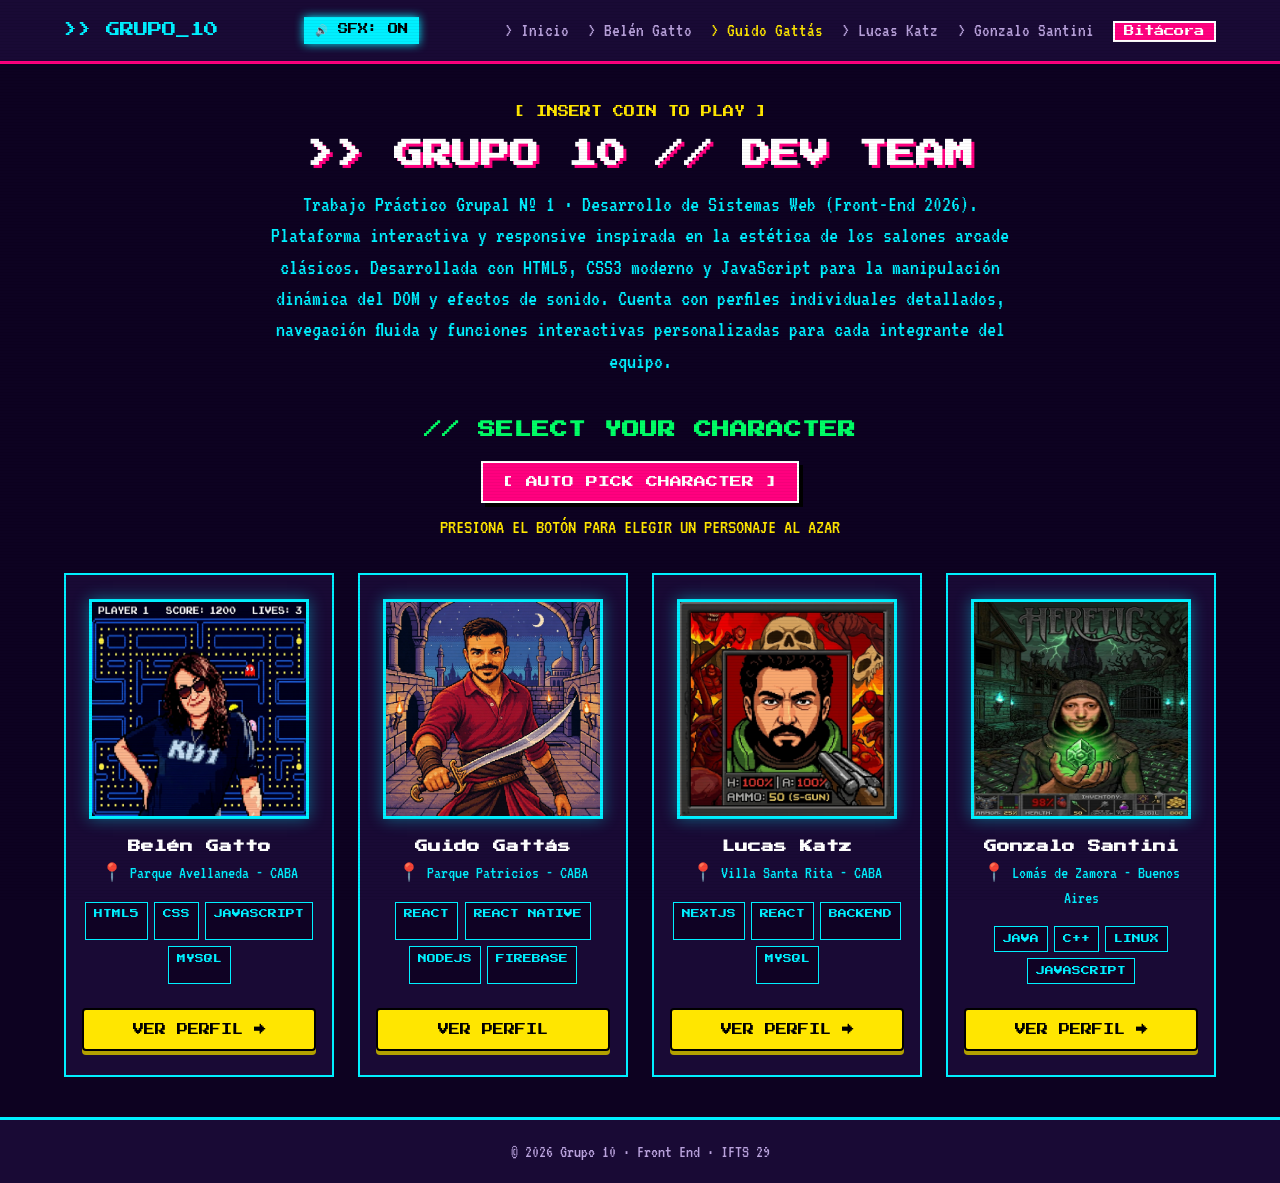
==== commit cd950c1d: "Se completa aplicación de filtro a todas las páginas" ====
--- a/index.html
+++ b/index.html
@@ -12,6 +12,10 @@
     <link rel="icon" type="image/png" href="img/favicon-1.png">
 </head>
 <body>
+
+    <!-- Capa de scanlines simulando CRT de videojuegos retro -->
+    <div class="scanlines" aria-hidden="true"></div>
+
     <!-- Barra de navegacion superior -->
     <header class="header">
         <div class="nav-container">
@@ -138,4 +142,4 @@
     </footer>
     <script src="js/main.js"></script>
 </body>
-</html>+</html>
--- a/css/styles.css
+++ b/css/styles.css
@@ -46,6 +46,22 @@
 
 h1, h2, h3, .logo, .meta-item {
   overflow-wrap: break-word;
+}
+
+/* Capa de scanlines (CRT retro), muy sutil */
+.scanlines {
+  position: fixed;
+  inset: 0;
+  pointer-events: none;
+  z-index: 999;
+  background: repeating-linear-gradient(
+    0deg,
+    rgba(0, 0, 0, 0.12) 0px,
+    rgba(0, 0, 0, 0.12) 1px,
+    transparent 1px,
+    transparent 3px
+  );
+  opacity: 0.35;
 }
 
 /* Header y navegacion */
@@ -805,4 +821,4 @@
     margin: 0.5rem 0 0 0;
     display: inline-block;
   }
-}+}
